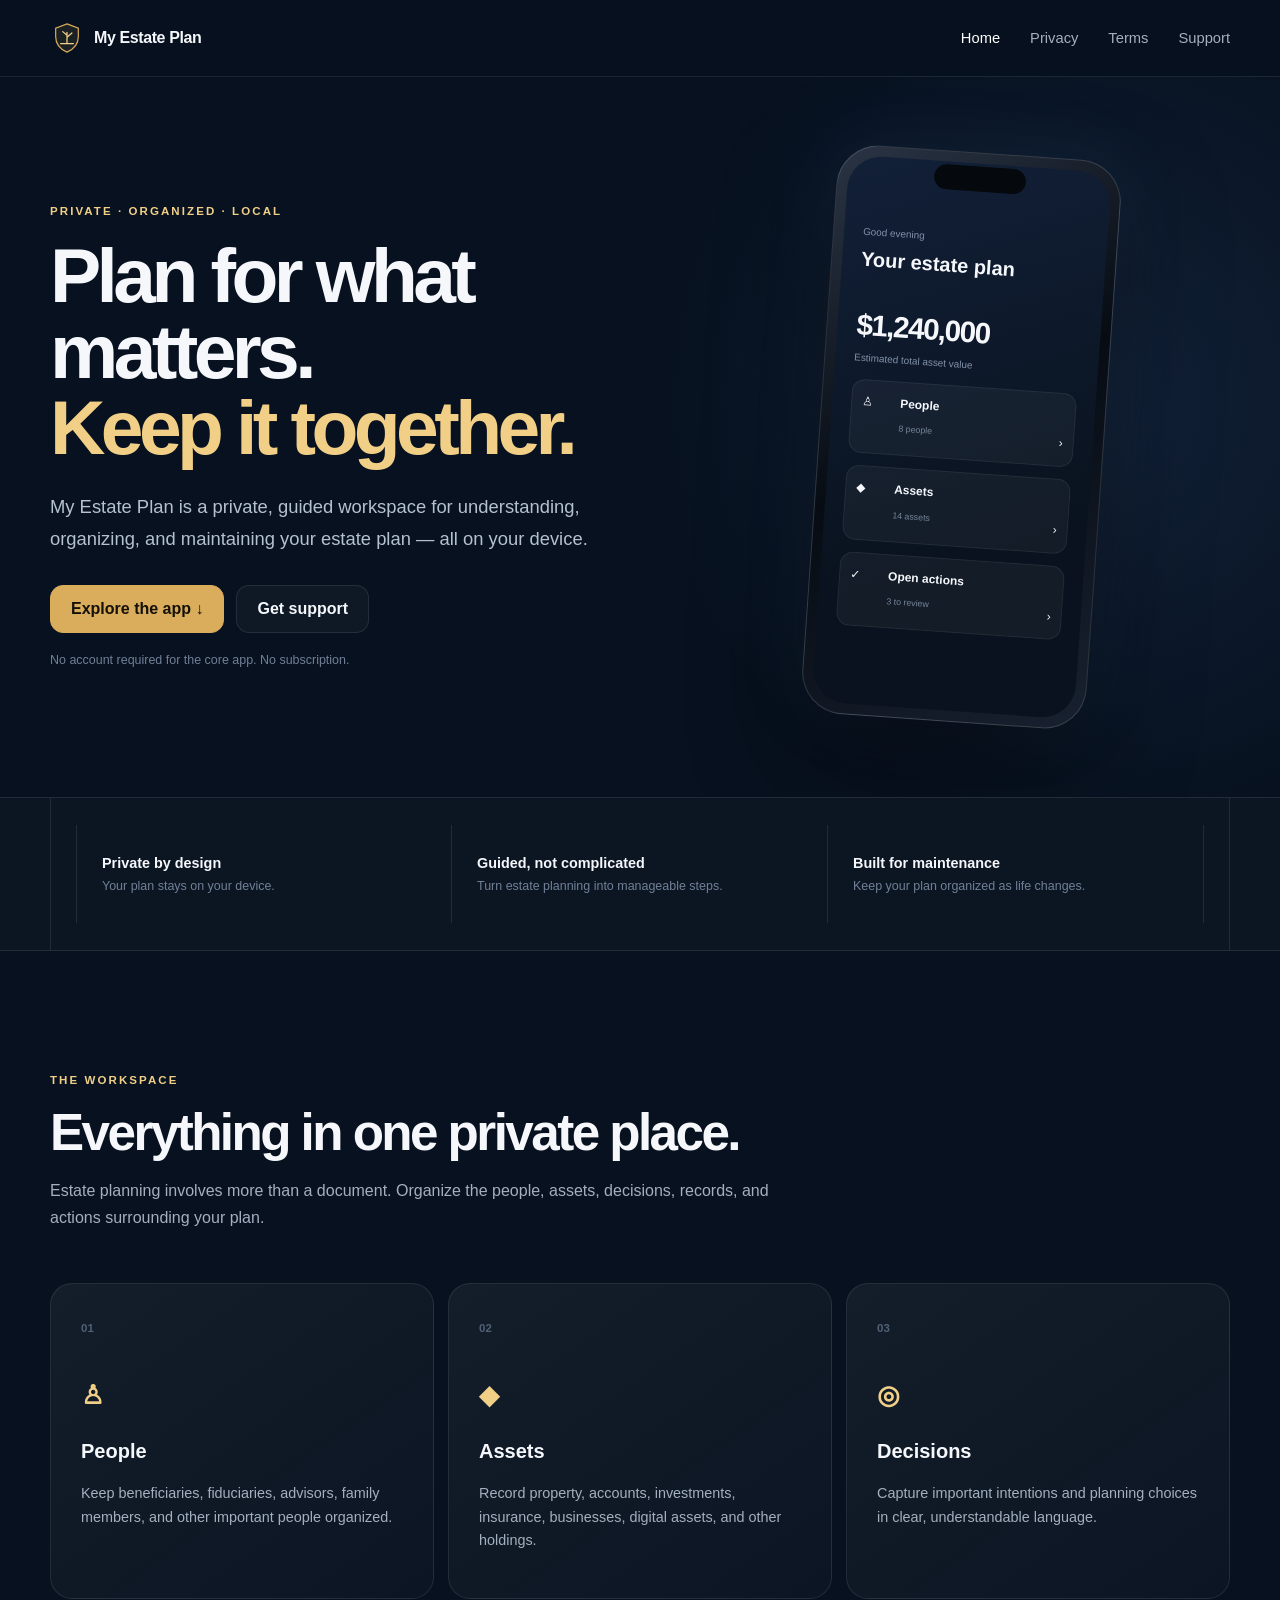
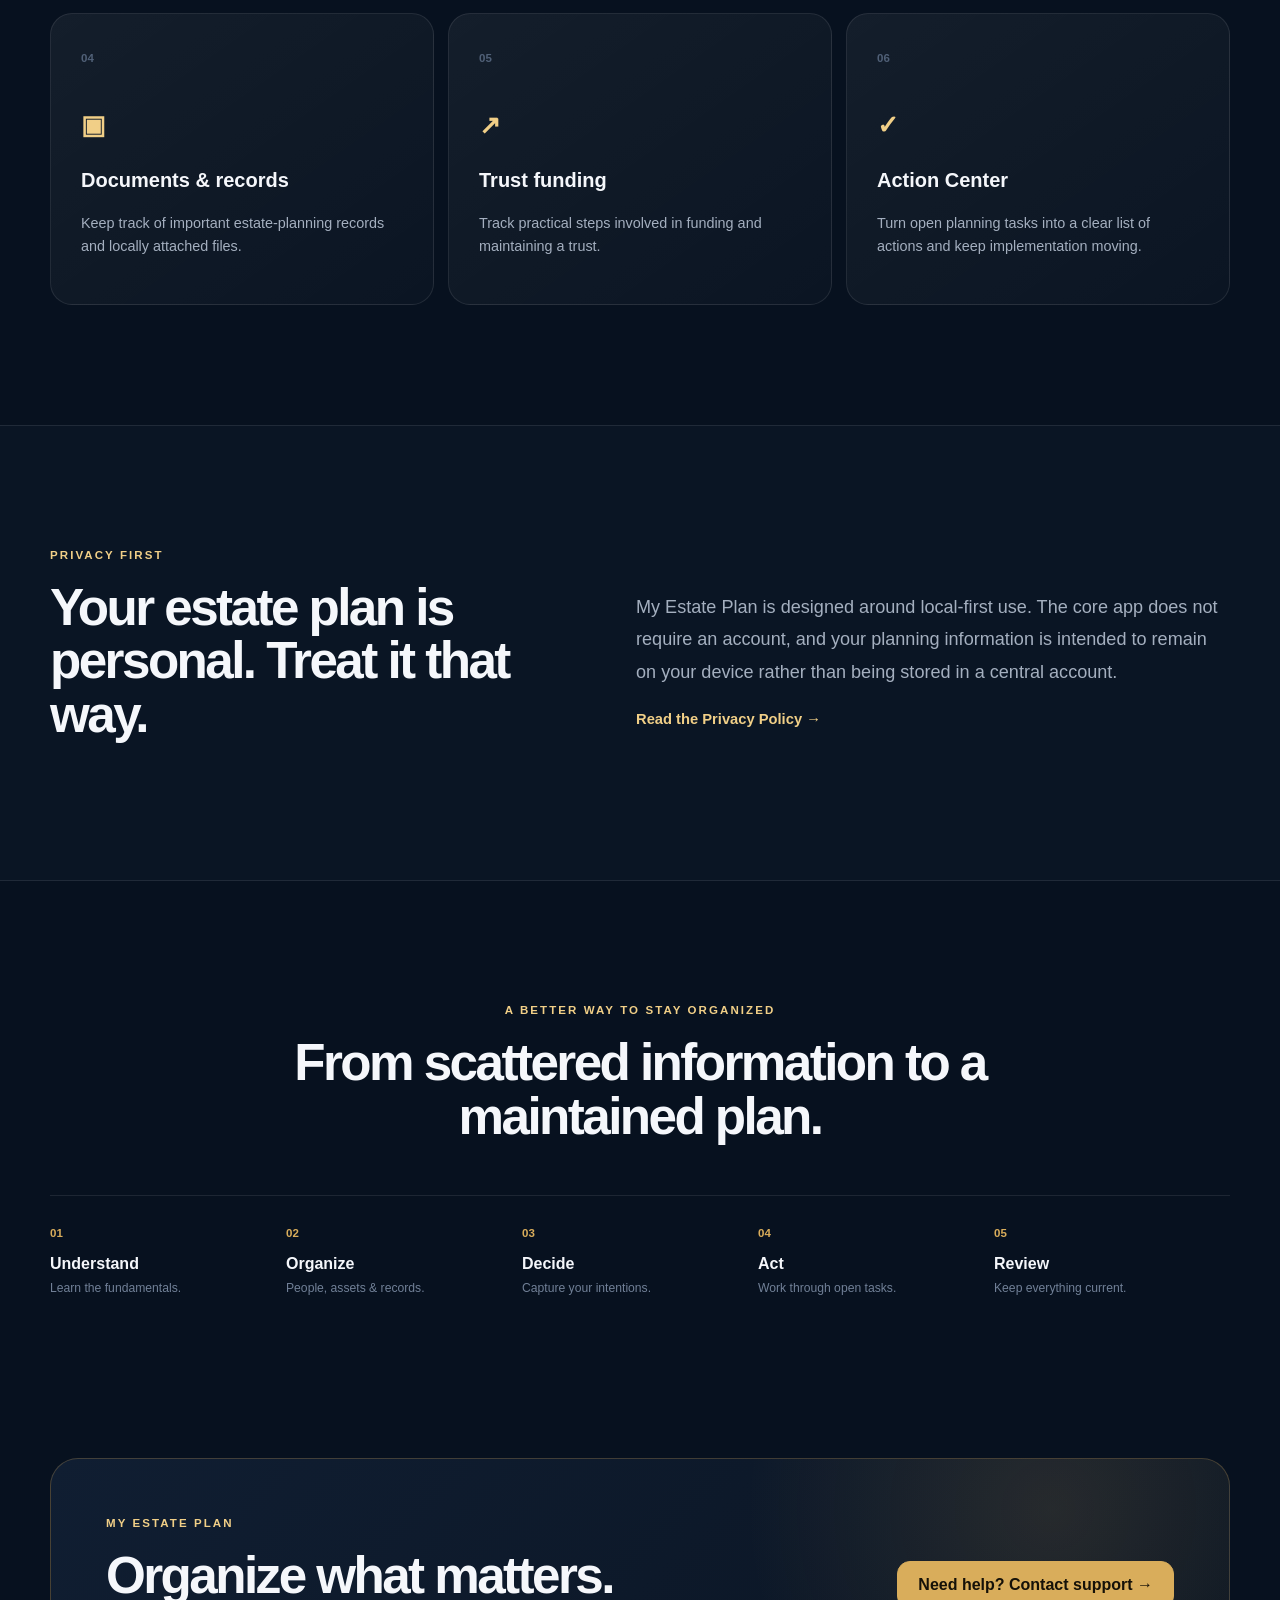
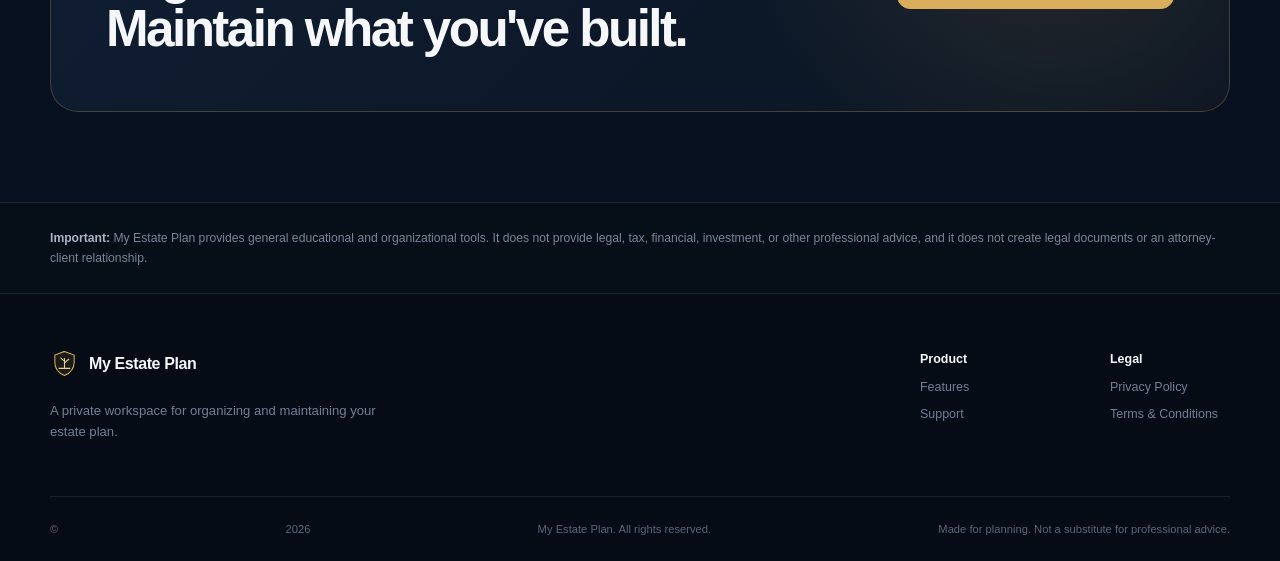
==== index.html @ 75a0f306 "Add files via upload" ====
<!doctype html><html lang="en"><head><meta charset="utf-8"><meta name="viewport" content="width=device-width,initial-scale=1"><meta name="description" content="My Estate Plan — a private, guided workspace for organizing and maintaining your estate plan."><meta name="theme-color" content="#07111f"><title>My Estate Plan — Organize What Matters</title><link rel="stylesheet" href="styles.css"></head><body>
<header><div class="nav"><a class="brand" href="index.html"><span class="logo"><svg viewBox="0 0 48 48"><path d="M24 4 40 10v12c0 10.5-6.5 18-16 22C14.5 40 8 32.5 8 22V10l16-6Z"/><path d="M24 31V16m0 4-6-5m6 8 7-6M15 32h18"/></svg></span>My Estate Plan</a><button class="menu">☰</button><nav><a class="active" href="index.html">Home</a><a href="privacy.html">Privacy</a><a href="terms.html">Terms</a><a href="support.html">Support</a></nav></div></header>
<main>
<section class="hero"><div class="container hero-grid"><div><div class="eyebrow">PRIVATE · ORGANIZED · LOCAL</div><h1>Plan for what matters.<br><em>Keep it together.</em></h1><p class="lead">My Estate Plan is a private, guided workspace for understanding, organizing, and maintaining your estate plan — all on your device.</p><div class="actions"><a class="btn gold" href="#features">Explore the app ↓</a><a class="btn" href="support.html">Get support</a></div><small>No account required for the core app. No subscription.</small></div><div class="hero-art"><div class="phone"><div class="notch"></div><div class="screen"><span>Good evening</span><h3>Your estate plan</h3><b>$1,240,000</b><small>Estimated total asset value</small><div class="mini">♙ <strong>People</strong><i>8 people</i> ›</div><div class="mini">◆ <strong>Assets</strong><i>14 assets</i> ›</div><div class="mini">✓ <strong>Open actions</strong><i>3 to review</i> ›</div></div></div></div></div></section>
<section class="trust"><div class="container"><div><b>Private by design</b><span>Your plan stays on your device.</span></div><div><b>Guided, not complicated</b><span>Turn estate planning into manageable steps.</span></div><div><b>Built for maintenance</b><span>Keep your plan organized as life changes.</span></div></div></section>
<section id="features" class="section"><div class="container"><div class="heading"><div class="eyebrow">THE WORKSPACE</div><h2>Everything in one private place.</h2><p>Estate planning involves more than a document. Organize the people, assets, decisions, records, and actions surrounding your plan.</p></div><div class="cards">
<article><label>01</label><strong>♙</strong><h3>People</h3><p>Keep beneficiaries, fiduciaries, advisors, family members, and other important people organized.</p></article><article><label>02</label><strong>◆</strong><h3>Assets</h3><p>Record property, accounts, investments, insurance, businesses, digital assets, and other holdings.</p></article><article><label>03</label><strong>◎</strong><h3>Decisions</h3><p>Capture important intentions and planning choices in clear, understandable language.</p></article><article><label>04</label><strong>▣</strong><h3>Documents & records</h3><p>Keep track of important estate-planning records and locally attached files.</p></article><article><label>05</label><strong>↗</strong><h3>Trust funding</h3><p>Track practical steps involved in funding and maintaining a trust.</p></article><article><label>06</label><strong>✓</strong><h3>Action Center</h3><p>Turn open planning tasks into a clear list of actions and keep implementation moving.</p></article></div></div></section>
<section class="dark section"><div class="container split"><div><div class="eyebrow">PRIVACY FIRST</div><h2>Your estate plan is personal. Treat it that way.</h2></div><div><p class="large">My Estate Plan is designed around local-first use. The core app does not require an account, and your planning information is intended to remain on your device rather than being stored in a central account.</p><a class="link" href="privacy.html">Read the Privacy Policy →</a></div></div></section>
<section class="section"><div class="container"><div class="heading center"><div class="eyebrow">A BETTER WAY TO STAY ORGANIZED</div><h2>From scattered information to a maintained plan.</h2></div><div class="journey"><div><b>01</b><strong>Understand</strong><span>Learn the fundamentals.</span></div><div><b>02</b><strong>Organize</strong><span>People, assets & records.</span></div><div><b>03</b><strong>Decide</strong><span>Capture your intentions.</span></div><div><b>04</b><strong>Act</strong><span>Work through open tasks.</span></div><div><b>05</b><strong>Review</strong><span>Keep everything current.</span></div></div></div></section>
<section class="cta"><div class="container"><div><div class="eyebrow">MY ESTATE PLAN</div><h2>Organize what matters.<br>Maintain what you've built.</h2></div><a class="btn gold" href="support.html">Need help? Contact support →</a></div></section>
<section class="disclaimer"><div class="container"><b>Important:</b> My Estate Plan provides general educational and organizational tools. It does not provide legal, tax, financial, investment, or other professional advice, and it does not create legal documents or an attorney-client relationship.</div></section></main>
<footer><div class="container foot"><div><a class="brand" href="index.html"><span class="logo small"><svg viewBox="0 0 48 48"><path d="M24 4 40 10v12c0 10.5-6.5 18-16 22C14.5 40 8 32.5 8 22V10l16-6Z"/><path d="M24 31V16m0 4-6-5m6 8 7-6M15 32h18"/></svg></span>My Estate Plan</a><p>A private workspace for organizing and maintaining your estate plan.</p></div><div class="footlinks"><div><b>Product</b><a href="#features">Features</a><a href="support.html">Support</a></div><div><b>Legal</b><a href="privacy.html">Privacy Policy</a><a href="terms.html">Terms & Conditions</a></div></div></div><div class="container bottom">© <span data-year></span> My Estate Plan. All rights reserved.<span>Made for planning. Not a substitute for professional advice.</span></div></footer><script src="script.js"></script></body></html>
---- styles.css ----
:root{--bg:#07111f;--bg2:#0b1728;--text:#f5f7fb;--muted:#a4afbf;--dim:#718097;--line:rgba(255,255,255,.09);--gold:#d9ad5b;--gold2:#f1cf87;--blue:#6ca8ff;--max:1180px}*{box-sizing:border-box}html{scroll-behavior:smooth}body{margin:0;background:var(--bg);color:var(--text);font-family:-apple-system,BlinkMacSystemFont,"SF Pro Display","SF Pro Text",Inter,"Segoe UI",sans-serif;line-height:1.65;-webkit-font-smoothing:antialiased}a{color:inherit;text-decoration:none}.container{width:min(calc(100% - 40px),var(--max));margin:auto}.narrow{max-width:850px}header{position:sticky;top:0;z-index:20;background:rgba(7,17,31,.86);backdrop-filter:blur(18px);border-bottom:1px solid var(--line)}.nav{width:min(calc(100% - 40px),var(--max));min-height:76px;margin:auto;display:flex;align-items:center;justify-content:space-between}.brand{display:inline-flex;align-items:center;gap:10px;font-weight:700;letter-spacing:-.025em}.logo{width:34px;height:34px;display:inline-grid;place-items:center}.logo.small{width:29px;height:29px}.logo svg{width:100%;height:100%}.logo path:first-child{fill:rgba(217,173,91,.1);stroke:var(--gold);stroke-width:1.7}.logo path:last-child{fill:none;stroke:var(--gold2);stroke-width:1.8;stroke-linecap:round;stroke-linejoin:round}.nav nav{display:flex;gap:30px}.nav nav a{color:var(--muted);font-size:.92rem}.nav nav a:hover,.nav nav .active{color:#fff}.menu{display:none;background:none;border:0;color:#fff;font-size:1.5rem}.hero{min-height:720px;display:flex;align-items:center;overflow:hidden;background:radial-gradient(circle at 85% 45%,rgba(72,116,184,.17),transparent 38%)}.hero-grid{display:grid;grid-template-columns:1.05fr .95fr;gap:50px;align-items:center}.eyebrow{color:var(--gold2);font-size:.72rem;font-weight:800;letter-spacing:.18em;margin-bottom:16px}.hero h1{font-size:clamp(3.2rem,6vw,5.6rem);line-height:.99;letter-spacing:-.06em;margin:0 0 26px}.hero h1 em{font-style:normal;color:var(--gold2)}.lead{max-width:650px;color:#b6c1d0;font-size:1.15rem;line-height:1.75}.actions{display:flex;gap:12px;flex-wrap:wrap;margin:30px 0 13px}.btn{min-height:48px;padding:0 20px;border:1px solid var(--line);border-radius:13px;display:inline-flex;align-items:center;justify-content:center;font-weight:700;background:rgba(255,255,255,.035)}.btn.gold{background:var(--gold);color:#151108;border-color:var(--gold)}.btn.gold:hover{background:var(--gold2)}small{color:var(--dim);font-size:.78rem}.hero-art{min-height:570px;display:grid;place-items:center}.phone{width:285px;height:570px;padding:10px;border-radius:42px;background:linear-gradient(145deg,#2a3444,#070c13 48%,#182130);box-shadow:0 40px 100px rgba(0,0,0,.55),0 0 70px rgba(93,146,224,.12);border:1px solid rgba(255,255,255,.14);transform:rotate(4deg)}.notch{position:absolute;width:92px;height:25px;left:50%;margin-left:-46px;margin-top:3px;background:#05080c;border-radius:18px}.screen{height:100%;border-radius:34px;padding:68px 19px 20px;background:linear-gradient(160deg,#122038,#09121e 70%)}.screen>span,.screen>small{display:block;color:#8292aa;font-size:.62rem}.screen h3{font-size:1.25rem;margin:3px 0 25px}.screen>b{display:block;font-size:1.85rem;letter-spacing:-.05em}.mini{display:grid;grid-template-columns:29px 1fr auto;align-items:center;gap:9px;margin-top:12px;padding:12px 10px;background:rgba(255,255,255,.045);border:1px solid rgba(255,255,255,.065);border-radius:13px;font-size:.75rem}.mini i{grid-column:2;color:#76859a;font-style:normal;font-size:.55rem;margin-top:-8px}.mini::first-letter{color:var(--gold2)}.trust{border-top:1px solid var(--line);border-bottom:1px solid var(--line);background:rgba(255,255,255,.018)}.trust>.container{display:grid;grid-template-columns:repeat(3,1fr)}.trust div{padding:27px 25px;border-right:1px solid var(--line)}.trust div:first-child{border-left:1px solid var(--line)}.trust b,.trust span{display:block}.trust b{font-size:.9rem}.trust span{color:var(--dim);font-size:.78rem}.section{padding:120px 0}.heading{max-width:760px;margin-bottom:52px}.heading.center{text-align:center;margin-left:auto;margin-right:auto}.heading h2,.split h2,.cta h2{font-size:clamp(2.25rem,4vw,3.7rem);line-height:1.05;letter-spacing:-.05em;margin:0 0 18px}.heading p,.large{color:var(--muted)}.cards{display:grid;grid-template-columns:repeat(3,1fr);gap:14px}.cards article,.support-card{min-height:280px;padding:30px;border:1px solid var(--line);border-radius:22px;background:linear-gradient(145deg,rgba(255,255,255,.055),rgba(255,255,255,.018))}.cards label{color:#506077;font-size:.72rem;font-weight:700}.cards strong,.feature-symbol{display:block;color:var(--gold2);font-size:1.6rem;margin:34px 0 18px}.cards h3{font-size:1.25rem;margin:0 0 9px}.cards p,.support-card p{color:var(--muted);font-size:.9rem}.dark{background:#0a1524;border-top:1px solid var(--line);border-bottom:1px solid var(--line)}.split{display:grid;grid-template-columns:.9fr 1.1fr;gap:100px;align-items:center}.large{font-size:1.13rem;line-height:1.8}.link{color:var(--gold2);font-weight:700;font-size:.92rem}.journey{display:grid;grid-template-columns:repeat(5,1fr);border-top:1px solid var(--line)}.journey div{padding:28px 20px 10px 0}.journey b,.journey strong,.journey span{display:block}.journey b{color:var(--gold);font-size:.72rem}.journey strong{margin-top:8px}.journey span{color:var(--dim);font-size:.76rem}.cta{padding:30px 0 90px}.cta>.container{padding:55px;border:1px solid rgba(217,173,91,.25);border-radius:28px;background:radial-gradient(circle at 85% 20%,rgba(217,173,91,.13),transparent 30%),linear-gradient(135deg,#101e32,#0a1422);display:flex;align-items:center;justify-content:space-between;gap:30px}.cta h2{margin:0}.disclaimer{border-top:1px solid var(--line);background:#060e18;color:#78869a;font-size:.76rem;padding:25px 0}.disclaimer b{color:#aab5c5}footer{border-top:1px solid var(--line);background:#050c15}.foot{padding:55px 0 40px;display:flex;justify-content:space-between;gap:50px}.foot p{color:var(--dim);font-size:.82rem;max-width:360px}.footlinks{display:flex;gap:70px}.footlinks div{display:flex;flex-direction:column;gap:7px;min-width:120px}.footlinks b{font-size:.78rem}.footlinks a{color:var(--dim);font-size:.78rem}.bottom{min-height:65px;border-top:1px solid var(--line);display:flex;align-items:center;justify-content:space-between;color:#59677b;font-size:.7rem}.legal{padding:100px 0 120px}.legal-head{padding-bottom:55px;border-bottom:1px solid var(--line)}.legal-head h1,.support-hero h1{font-size:clamp(3rem,6vw,4.8rem);line-height:1;letter-spacing:-.055em;margin:0 0 15px}.legal-head p{color:var(--dim);font-size:.82rem}.legal article{padding-top:48px}.legal h2{font-size:1.25rem;margin:42px 0 12px}.legal article p,.legal li{color:#aab5c5;font-size:.94rem}.legal ul{padding-left:22px}.legal article a{color:var(--gold2)}.callout{margin-top:45px;padding:20px 22px;border-left:2px solid var(--gold);background:rgba(217,173,91,.055);color:#aab5c5;font-size:.84rem}.support-hero{padding:105px 0 80px;background:radial-gradient(circle at 50% 0,rgba(82,126,193,.13),transparent 48%)}.support-hero p{color:var(--muted);font-size:1.1rem;max-width:680px}.support-grid{display:grid;grid-template-columns:1fr 1fr;gap:15px}.support-card{min-height:auto}.support-card.wide{grid-column:1/-1}.support-card h2{font-size:1.7rem}.support-card ul{padding-left:20px;color:var(--muted)}.support-card li{padding:6px 0}code{color:var(--gold2)}
@media(max-width:900px){.hero{padding:90px 0}.hero-grid,.split{grid-template-columns:1fr}.hero-art{margin-top:-20px}.cards{grid-template-columns:repeat(2,1fr)}.journey{grid-template-columns:1fr}.journey div{padding:18px 0;border-bottom:1px solid var(--line)}}@media(max-width:700px){.container,.nav{width:min(calc(100% - 28px),var(--max))}.nav{min-height:68px}.menu{display:block}.nav nav{display:none;position:absolute;left:14px;right:14px;top:64px;padding:10px;flex-direction:column;gap:0;background:#0b1728;border:1px solid var(--line);border-radius:16px}.nav nav.open{display:flex}.nav nav a{padding:12px}.hero{padding:70px 0 30px}.hero h1{font-size:3.1rem}.hero-art{transform:scale(.86);margin:-30px 0 -60px}.trust>.container,.cards,.support-grid{grid-template-columns:1fr}.trust div,.trust div:first-child{border-left:0;border-right:0;border-bottom:1px solid var(--line)}.section{padding:80px 0}.cta>.container{padding:32px 24px;display:block}.cta .btn{margin-top:20px}.foot{flex-direction:column}.footlinks{gap:40px}.bottom{padding:20px 0;flex-direction:column;align-items:flex-start}.legal{padding:70px 0 90px}.support-card.wide{grid-column:auto}}
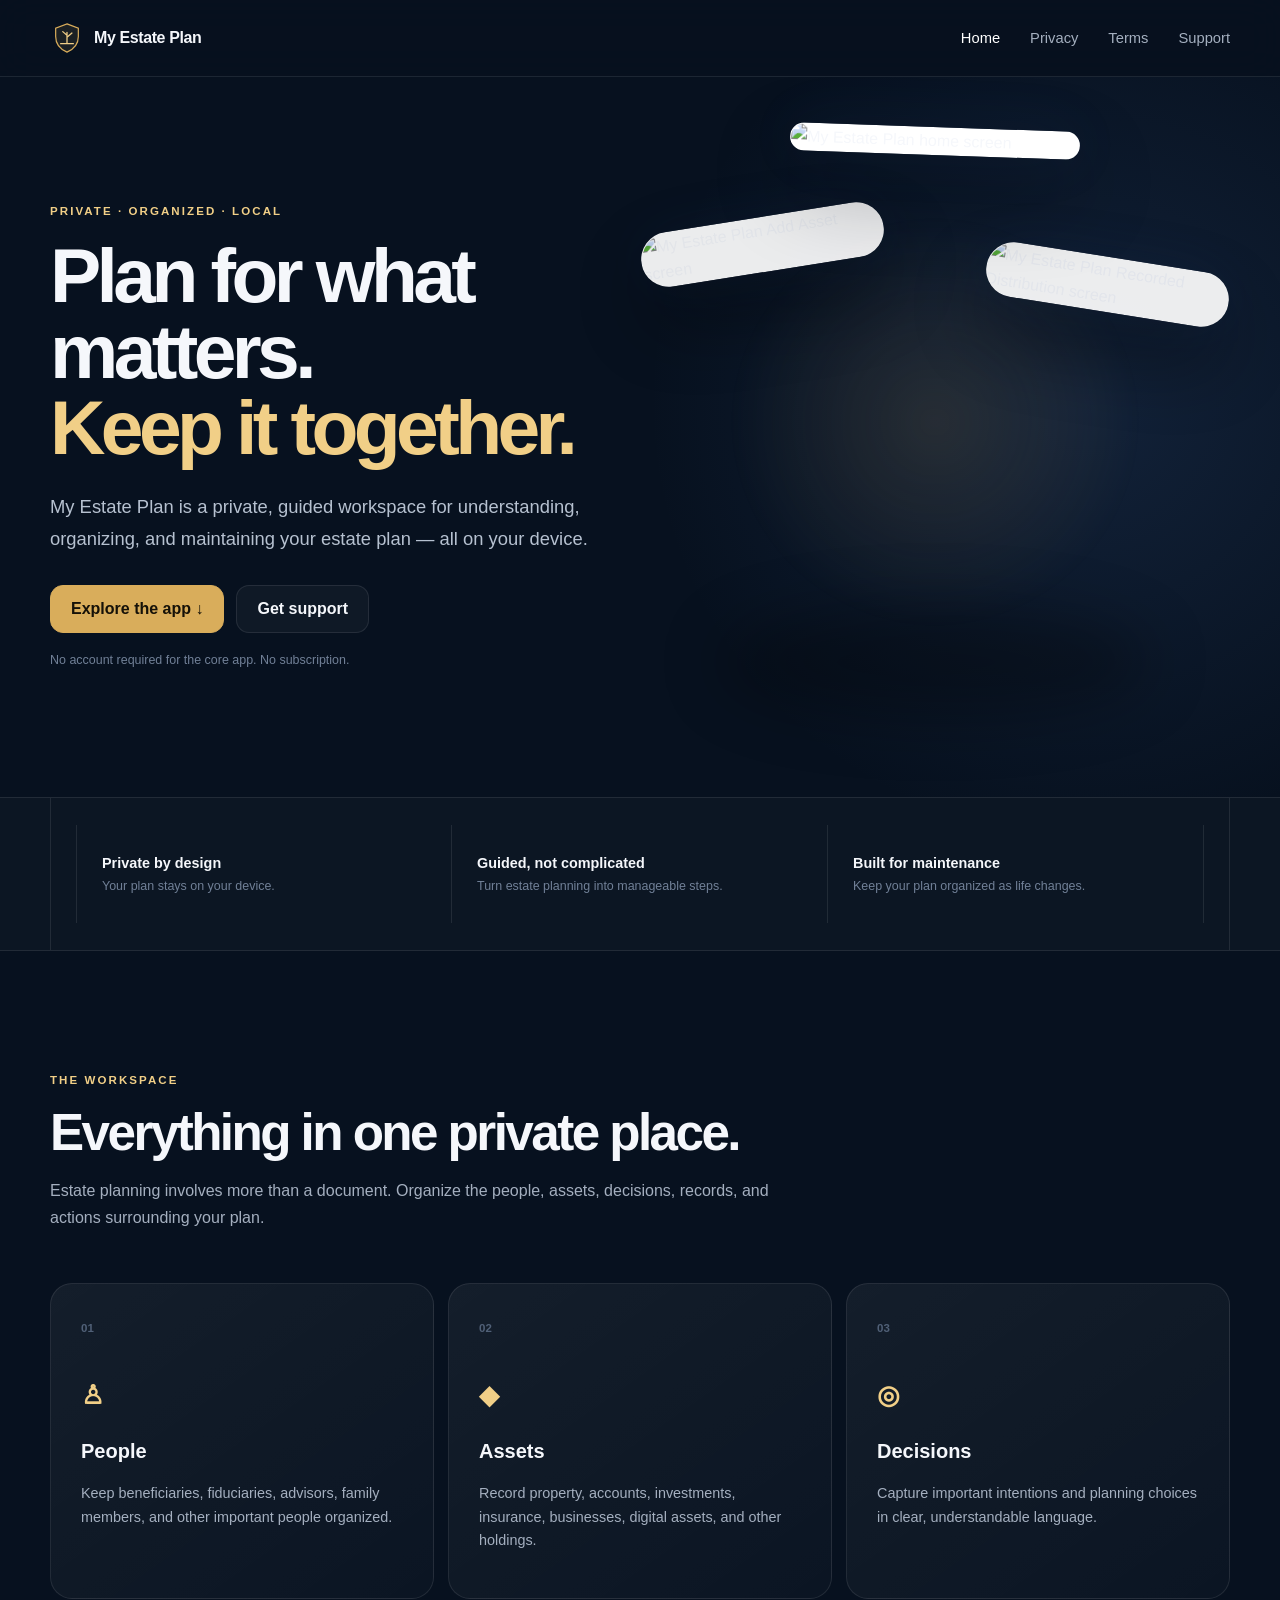
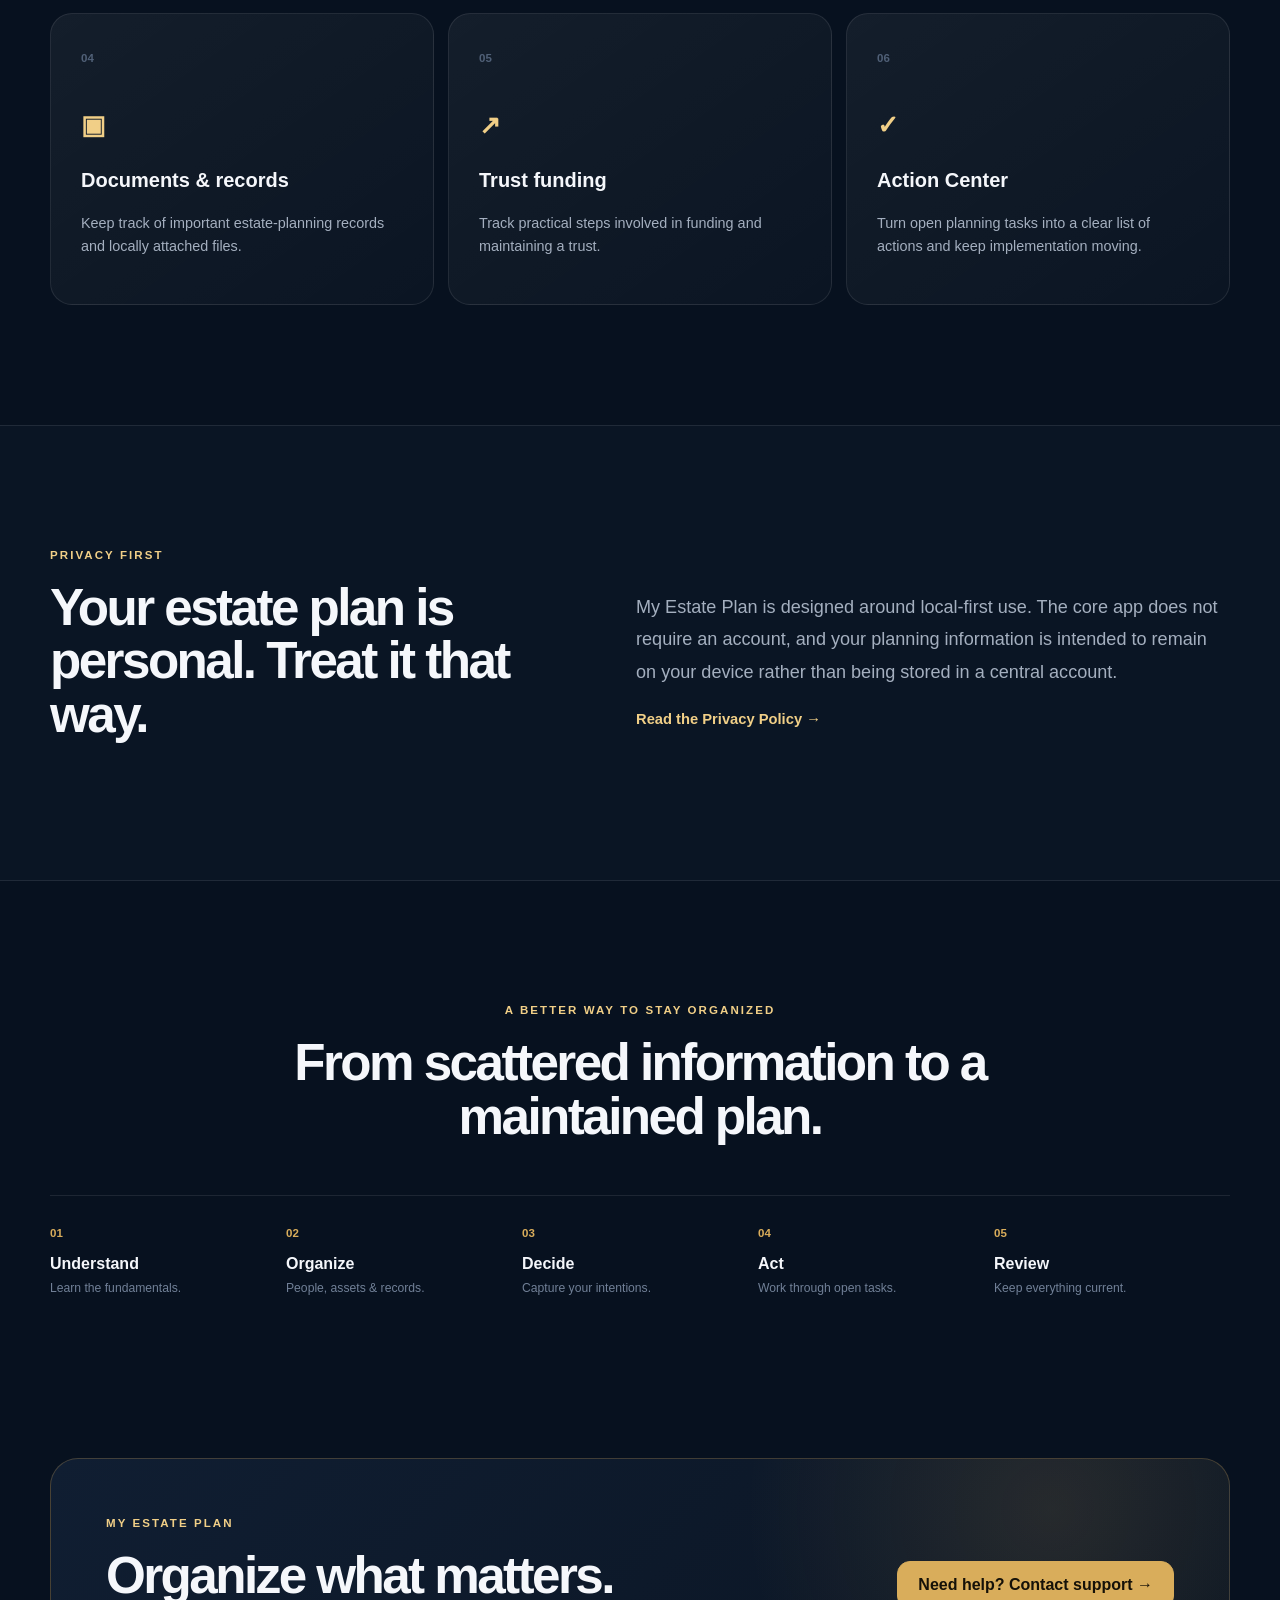
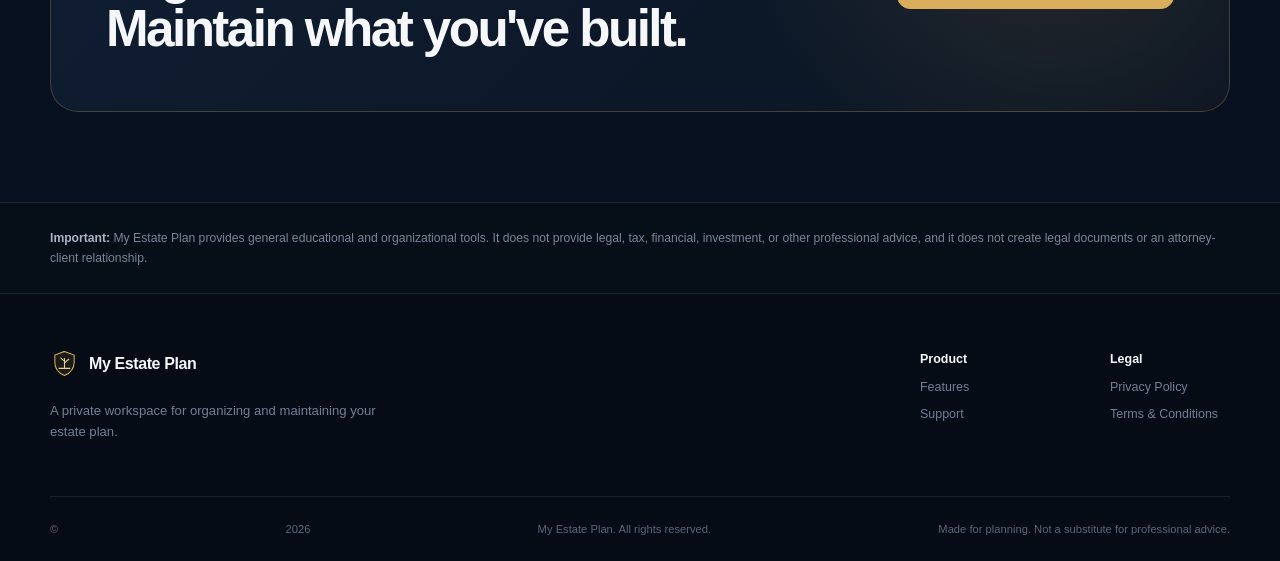
==== commit fce31a88: "Add files via upload" ====
--- a/index.html
+++ b/index.html
@@ -1,7 +1,13 @@
 <!doctype html><html lang="en"><head><meta charset="utf-8"><meta name="viewport" content="width=device-width,initial-scale=1"><meta name="description" content="My Estate Plan — a private, guided workspace for organizing and maintaining your estate plan."><meta name="theme-color" content="#07111f"><title>My Estate Plan — Organize What Matters</title><link rel="stylesheet" href="styles.css"></head><body>
 <header><div class="nav"><a class="brand" href="index.html"><span class="logo"><svg viewBox="0 0 48 48"><path d="M24 4 40 10v12c0 10.5-6.5 18-16 22C14.5 40 8 32.5 8 22V10l16-6Z"/><path d="M24 31V16m0 4-6-5m6 8 7-6M15 32h18"/></svg></span>My Estate Plan</a><button class="menu">☰</button><nav><a class="active" href="index.html">Home</a><a href="privacy.html">Privacy</a><a href="terms.html">Terms</a><a href="support.html">Support</a></nav></div></header>
 <main>
-<section class="hero"><div class="container hero-grid"><div><div class="eyebrow">PRIVATE · ORGANIZED · LOCAL</div><h1>Plan for what matters.<br><em>Keep it together.</em></h1><p class="lead">My Estate Plan is a private, guided workspace for understanding, organizing, and maintaining your estate plan — all on your device.</p><div class="actions"><a class="btn gold" href="#features">Explore the app ↓</a><a class="btn" href="support.html">Get support</a></div><small>No account required for the core app. No subscription.</small></div><div class="hero-art"><div class="phone"><div class="notch"></div><div class="screen"><span>Good evening</span><h3>Your estate plan</h3><b>$1,240,000</b><small>Estimated total asset value</small><div class="mini">♙ <strong>People</strong><i>8 people</i> ›</div><div class="mini">◆ <strong>Assets</strong><i>14 assets</i> ›</div><div class="mini">✓ <strong>Open actions</strong><i>3 to review</i> ›</div></div></div></div></div></section>
+<section class="hero"><div class="container hero-grid"><div><div class="eyebrow">PRIVATE · ORGANIZED · LOCAL</div><h1>Plan for what matters.<br><em>Keep it together.</em></h1><p class="lead">My Estate Plan is a private, guided workspace for understanding, organizing, and maintaining your estate plan — all on your device.</p><div class="actions"><a class="btn gold" href="#features">Explore the app ↓</a><a class="btn" href="support.html">Get support</a></div><small>No account required for the core app. No subscription.</small></div><div class="hero-art">
+<div class="app-showcase" aria-label="Screenshots of My Estate Plan">
+<div class="showcase-shot back-left"><img src="assets/add-asset.png" alt="My Estate Plan Add Asset screen"></div>
+<div class="showcase-shot main-shot"><img src="assets/home.png" alt="My Estate Plan home screen"></div>
+<div class="showcase-shot back-right"><img src="assets/distribution.png" alt="My Estate Plan Recorded Distribution screen"></div>
+</div>
+</div></div></section>
 <section class="trust"><div class="container"><div><b>Private by design</b><span>Your plan stays on your device.</span></div><div><b>Guided, not complicated</b><span>Turn estate planning into manageable steps.</span></div><div><b>Built for maintenance</b><span>Keep your plan organized as life changes.</span></div></div></section>
 <section id="features" class="section"><div class="container"><div class="heading"><div class="eyebrow">THE WORKSPACE</div><h2>Everything in one private place.</h2><p>Estate planning involves more than a document. Organize the people, assets, decisions, records, and actions surrounding your plan.</p></div><div class="cards">
 <article><label>01</label><strong>♙</strong><h3>People</h3><p>Keep beneficiaries, fiduciaries, advisors, family members, and other important people organized.</p></article><article><label>02</label><strong>◆</strong><h3>Assets</h3><p>Record property, accounts, investments, insurance, businesses, digital assets, and other holdings.</p></article><article><label>03</label><strong>◎</strong><h3>Decisions</h3><p>Capture important intentions and planning choices in clear, understandable language.</p></article><article><label>04</label><strong>▣</strong><h3>Documents & records</h3><p>Keep track of important estate-planning records and locally attached files.</p></article><article><label>05</label><strong>↗</strong><h3>Trust funding</h3><p>Track practical steps involved in funding and maintaining a trust.</p></article><article><label>06</label><strong>✓</strong><h3>Action Center</h3><p>Turn open planning tasks into a clear list of actions and keep implementation moving.</p></article></div></div></section>
--- a/styles.css
+++ b/styles.css
@@ -1,2 +1,4 @@
-:root{--bg:#07111f;--bg2:#0b1728;--text:#f5f7fb;--muted:#a4afbf;--dim:#718097;--line:rgba(255,255,255,.09);--gold:#d9ad5b;--gold2:#f1cf87;--blue:#6ca8ff;--max:1180px}*{box-sizing:border-box}html{scroll-behavior:smooth}body{margin:0;background:var(--bg);color:var(--text);font-family:-apple-system,BlinkMacSystemFont,"SF Pro Display","SF Pro Text",Inter,"Segoe UI",sans-serif;line-height:1.65;-webkit-font-smoothing:antialiased}a{color:inherit;text-decoration:none}.container{width:min(calc(100% - 40px),var(--max));margin:auto}.narrow{max-width:850px}header{position:sticky;top:0;z-index:20;background:rgba(7,17,31,.86);backdrop-filter:blur(18px);border-bottom:1px solid var(--line)}.nav{width:min(calc(100% - 40px),var(--max));min-height:76px;margin:auto;display:flex;align-items:center;justify-content:space-between}.brand{display:inline-flex;align-items:center;gap:10px;font-weight:700;letter-spacing:-.025em}.logo{width:34px;height:34px;display:inline-grid;place-items:center}.logo.small{width:29px;height:29px}.logo svg{width:100%;height:100%}.logo path:first-child{fill:rgba(217,173,91,.1);stroke:var(--gold);stroke-width:1.7}.logo path:last-child{fill:none;stroke:var(--gold2);stroke-width:1.8;stroke-linecap:round;stroke-linejoin:round}.nav nav{display:flex;gap:30px}.nav nav a{color:var(--muted);font-size:.92rem}.nav nav a:hover,.nav nav .active{color:#fff}.menu{display:none;background:none;border:0;color:#fff;font-size:1.5rem}.hero{min-height:720px;display:flex;align-items:center;overflow:hidden;background:radial-gradient(circle at 85% 45%,rgba(72,116,184,.17),transparent 38%)}.hero-grid{display:grid;grid-template-columns:1.05fr .95fr;gap:50px;align-items:center}.eyebrow{color:var(--gold2);font-size:.72rem;font-weight:800;letter-spacing:.18em;margin-bottom:16px}.hero h1{font-size:clamp(3.2rem,6vw,5.6rem);line-height:.99;letter-spacing:-.06em;margin:0 0 26px}.hero h1 em{font-style:normal;color:var(--gold2)}.lead{max-width:650px;color:#b6c1d0;font-size:1.15rem;line-height:1.75}.actions{display:flex;gap:12px;flex-wrap:wrap;margin:30px 0 13px}.btn{min-height:48px;padding:0 20px;border:1px solid var(--line);border-radius:13px;display:inline-flex;align-items:center;justify-content:center;font-weight:700;background:rgba(255,255,255,.035)}.btn.gold{background:var(--gold);color:#151108;border-color:var(--gold)}.btn.gold:hover{background:var(--gold2)}small{color:var(--dim);font-size:.78rem}.hero-art{min-height:570px;display:grid;place-items:center}.phone{width:285px;height:570px;padding:10px;border-radius:42px;background:linear-gradient(145deg,#2a3444,#070c13 48%,#182130);box-shadow:0 40px 100px rgba(0,0,0,.55),0 0 70px rgba(93,146,224,.12);border:1px solid rgba(255,255,255,.14);transform:rotate(4deg)}.notch{position:absolute;width:92px;height:25px;left:50%;margin-left:-46px;margin-top:3px;background:#05080c;border-radius:18px}.screen{height:100%;border-radius:34px;padding:68px 19px 20px;background:linear-gradient(160deg,#122038,#09121e 70%)}.screen>span,.screen>small{display:block;color:#8292aa;font-size:.62rem}.screen h3{font-size:1.25rem;margin:3px 0 25px}.screen>b{display:block;font-size:1.85rem;letter-spacing:-.05em}.mini{display:grid;grid-template-columns:29px 1fr auto;align-items:center;gap:9px;margin-top:12px;padding:12px 10px;background:rgba(255,255,255,.045);border:1px solid rgba(255,255,255,.065);border-radius:13px;font-size:.75rem}.mini i{grid-column:2;color:#76859a;font-style:normal;font-size:.55rem;margin-top:-8px}.mini::first-letter{color:var(--gold2)}.trust{border-top:1px solid var(--line);border-bottom:1px solid var(--line);background:rgba(255,255,255,.018)}.trust>.container{display:grid;grid-template-columns:repeat(3,1fr)}.trust div{padding:27px 25px;border-right:1px solid var(--line)}.trust div:first-child{border-left:1px solid var(--line)}.trust b,.trust span{display:block}.trust b{font-size:.9rem}.trust span{color:var(--dim);font-size:.78rem}.section{padding:120px 0}.heading{max-width:760px;margin-bottom:52px}.heading.center{text-align:center;margin-left:auto;margin-right:auto}.heading h2,.split h2,.cta h2{font-size:clamp(2.25rem,4vw,3.7rem);line-height:1.05;letter-spacing:-.05em;margin:0 0 18px}.heading p,.large{color:var(--muted)}.cards{display:grid;grid-template-columns:repeat(3,1fr);gap:14px}.cards article,.support-card{min-height:280px;padding:30px;border:1px solid var(--line);border-radius:22px;background:linear-gradient(145deg,rgba(255,255,255,.055),rgba(255,255,255,.018))}.cards label{color:#506077;font-size:.72rem;font-weight:700}.cards strong,.feature-symbol{display:block;color:var(--gold2);font-size:1.6rem;margin:34px 0 18px}.cards h3{font-size:1.25rem;margin:0 0 9px}.cards p,.support-card p{color:var(--muted);font-size:.9rem}.dark{background:#0a1524;border-top:1px solid var(--line);border-bottom:1px solid var(--line)}.split{display:grid;grid-template-columns:.9fr 1.1fr;gap:100px;align-items:center}.large{font-size:1.13rem;line-height:1.8}.link{color:var(--gold2);font-weight:700;font-size:.92rem}.journey{display:grid;grid-template-columns:repeat(5,1fr);border-top:1px solid var(--line)}.journey div{padding:28px 20px 10px 0}.journey b,.journey strong,.journey span{display:block}.journey b{color:var(--gold);font-size:.72rem}.journey strong{margin-top:8px}.journey span{color:var(--dim);font-size:.76rem}.cta{padding:30px 0 90px}.cta>.container{padding:55px;border:1px solid rgba(217,173,91,.25);border-radius:28px;background:radial-gradient(circle at 85% 20%,rgba(217,173,91,.13),transparent 30%),linear-gradient(135deg,#101e32,#0a1422);display:flex;align-items:center;justify-content:space-between;gap:30px}.cta h2{margin:0}.disclaimer{border-top:1px solid var(--line);background:#060e18;color:#78869a;font-size:.76rem;padding:25px 0}.disclaimer b{color:#aab5c5}footer{border-top:1px solid var(--line);background:#050c15}.foot{padding:55px 0 40px;display:flex;justify-content:space-between;gap:50px}.foot p{color:var(--dim);font-size:.82rem;max-width:360px}.footlinks{display:flex;gap:70px}.footlinks div{display:flex;flex-direction:column;gap:7px;min-width:120px}.footlinks b{font-size:.78rem}.footlinks a{color:var(--dim);font-size:.78rem}.bottom{min-height:65px;border-top:1px solid var(--line);display:flex;align-items:center;justify-content:space-between;color:#59677b;font-size:.7rem}.legal{padding:100px 0 120px}.legal-head{padding-bottom:55px;border-bottom:1px solid var(--line)}.legal-head h1,.support-hero h1{font-size:clamp(3rem,6vw,4.8rem);line-height:1;letter-spacing:-.055em;margin:0 0 15px}.legal-head p{color:var(--dim);font-size:.82rem}.legal article{padding-top:48px}.legal h2{font-size:1.25rem;margin:42px 0 12px}.legal article p,.legal li{color:#aab5c5;font-size:.94rem}.legal ul{padding-left:22px}.legal article a{color:var(--gold2)}.callout{margin-top:45px;padding:20px 22px;border-left:2px solid var(--gold);background:rgba(217,173,91,.055);color:#aab5c5;font-size:.84rem}.support-hero{padding:105px 0 80px;background:radial-gradient(circle at 50% 0,rgba(82,126,193,.13),transparent 48%)}.support-hero p{color:var(--muted);font-size:1.1rem;max-width:680px}.support-grid{display:grid;grid-template-columns:1fr 1fr;gap:15px}.support-card{min-height:auto}.support-card.wide{grid-column:1/-1}.support-card h2{font-size:1.7rem}.support-card ul{padding-left:20px;color:var(--muted)}.support-card li{padding:6px 0}code{color:var(--gold2)}
+:root{--bg:#07111f;--bg2:#0b1728;--text:#f5f7fb;--muted:#a4afbf;--dim:#718097;--line:rgba(255,255,255,.09);--gold:#d9ad5b;--gold2:#f1cf87;--blue:#6ca8ff;--max:1180px}*{box-sizing:border-box}html{scroll-behavior:smooth}body{margin:0;background:var(--bg);color:var(--text);font-family:-apple-system,BlinkMacSystemFont,"SF Pro Display","SF Pro Text",Inter,"Segoe UI",sans-serif;line-height:1.65;-webkit-font-smoothing:antialiased}a{color:inherit;text-decoration:none}.container{width:min(calc(100% - 40px),var(--max));margin:auto}.narrow{max-width:850px}header{position:sticky;top:0;z-index:20;background:rgba(7,17,31,.86);backdrop-filter:blur(18px);border-bottom:1px solid var(--line)}.nav{width:min(calc(100% - 40px),var(--max));min-height:76px;margin:auto;display:flex;align-items:center;justify-content:space-between}.brand{display:inline-flex;align-items:center;gap:10px;font-weight:700;letter-spacing:-.025em}.logo{width:34px;height:34px;display:inline-grid;place-items:center}.logo.small{width:29px;height:29px}.logo svg{width:100%;height:100%}.logo path:first-child{fill:rgba(217,173,91,.1);stroke:var(--gold);stroke-width:1.7}.logo path:last-child{fill:none;stroke:var(--gold2);stroke-width:1.8;stroke-linecap:round;stroke-linejoin:round}.nav nav{display:flex;gap:30px}.nav nav a{color:var(--muted);font-size:.92rem}.nav nav a:hover,.nav nav .active{color:#fff}.menu{display:none;background:none;border:0;color:#fff;font-size:1.5rem}.hero{min-height:720px;display:flex;align-items:center;overflow:hidden;background:radial-gradient(circle at 85% 45%,rgba(72,116,184,.17),transparent 38%)}.hero-grid{display:grid;grid-template-columns:1.05fr .95fr;gap:50px;align-items:center}.eyebrow{color:var(--gold2);font-size:.72rem;font-weight:800;letter-spacing:.18em;margin-bottom:16px}.hero h1{font-size:clamp(3.2rem,6vw,5.6rem);line-height:.99;letter-spacing:-.06em;margin:0 0 26px}.hero h1 em{font-style:normal;color:var(--gold2)}.lead{max-width:650px;color:#b6c1d0;font-size:1.15rem;line-height:1.75}.actions{display:flex;gap:12px;flex-wrap:wrap;margin:30px 0 13px}.btn{min-height:48px;padding:0 20px;border:1px solid var(--line);border-radius:13px;display:inline-flex;align-items:center;justify-content:center;font-weight:700;background:rgba(255,255,255,.035)}.btn.gold{background:var(--gold);color:#151108;border-color:var(--gold)}.btn.gold:hover{background:var(--gold2)}small{color:var(--dim);font-size:.78rem}.hero-art{min-height:570px;display:grid;place-items:center}.app-showcase{position:relative;width:590px;height:650px;margin:0 auto;perspective:1200px}.showcase-shot{position:absolute;overflow:hidden;border-radius:30px;background:#fff;border:1px solid rgba(255,255,255,.18);box-shadow:0 35px 80px rgba(0,0,0,.48),0 0 60px rgba(93,146,224,.08)}.showcase-shot img{display:block;width:100%;height:auto}.main-shot{z-index:4;width:290px;left:150px;top:15px;transform:rotate(2deg)}.back-left{z-index:2;width:245px;left:0;top:105px;transform:rotate(-9deg);opacity:.92}.back-right{z-index:3;width:245px;right:0;top:145px;transform:rotate(9deg);opacity:.92}.app-showcase:before{content:"";position:absolute;width:430px;height:430px;left:80px;top:95px;border-radius:50%;background:radial-gradient(circle,rgba(217,173,91,.12),transparent 68%);filter:blur(4px)}.app-showcase:after{content:"";position:absolute;width:430px;height:110px;left:80px;bottom:45px;border-radius:50%;background:rgba(0,0,0,.28);filter:blur(30px)}.trust{border-top:1px solid var(--line);border-bottom:1px solid var(--line);background:rgba(255,255,255,.018)}.trust>.container{display:grid;grid-template-columns:repeat(3,1fr)}.trust div{padding:27px 25px;border-right:1px solid var(--line)}.trust div:first-child{border-left:1px solid var(--line)}.trust b,.trust span{display:block}.trust b{font-size:.9rem}.trust span{color:var(--dim);font-size:.78rem}.section{padding:120px 0}.heading{max-width:760px;margin-bottom:52px}.heading.center{text-align:center;margin-left:auto;margin-right:auto}.heading h2,.split h2,.cta h2{font-size:clamp(2.25rem,4vw,3.7rem);line-height:1.05;letter-spacing:-.05em;margin:0 0 18px}.heading p,.large{color:var(--muted)}.cards{display:grid;grid-template-columns:repeat(3,1fr);gap:14px}.cards article,.support-card{min-height:280px;padding:30px;border:1px solid var(--line);border-radius:22px;background:linear-gradient(145deg,rgba(255,255,255,.055),rgba(255,255,255,.018))}.cards label{color:#506077;font-size:.72rem;font-weight:700}.cards strong,.feature-symbol{display:block;color:var(--gold2);font-size:1.6rem;margin:34px 0 18px}.cards h3{font-size:1.25rem;margin:0 0 9px}.cards p,.support-card p{color:var(--muted);font-size:.9rem}.dark{background:#0a1524;border-top:1px solid var(--line);border-bottom:1px solid var(--line)}.split{display:grid;grid-template-columns:.9fr 1.1fr;gap:100px;align-items:center}.large{font-size:1.13rem;line-height:1.8}.link{color:var(--gold2);font-weight:700;font-size:.92rem}.journey{display:grid;grid-template-columns:repeat(5,1fr);border-top:1px solid var(--line)}.journey div{padding:28px 20px 10px 0}.journey b,.journey strong,.journey span{display:block}.journey b{color:var(--gold);font-size:.72rem}.journey strong{margin-top:8px}.journey span{color:var(--dim);font-size:.76rem}.cta{padding:30px 0 90px}.cta>.container{padding:55px;border:1px solid rgba(217,173,91,.25);border-radius:28px;background:radial-gradient(circle at 85% 20%,rgba(217,173,91,.13),transparent 30%),linear-gradient(135deg,#101e32,#0a1422);display:flex;align-items:center;justify-content:space-between;gap:30px}.cta h2{margin:0}.disclaimer{border-top:1px solid var(--line);background:#060e18;color:#78869a;font-size:.76rem;padding:25px 0}.disclaimer b{color:#aab5c5}footer{border-top:1px solid var(--line);background:#050c15}.foot{padding:55px 0 40px;display:flex;justify-content:space-between;gap:50px}.foot p{color:var(--dim);font-size:.82rem;max-width:360px}.footlinks{display:flex;gap:70px}.footlinks div{display:flex;flex-direction:column;gap:7px;min-width:120px}.footlinks b{font-size:.78rem}.footlinks a{color:var(--dim);font-size:.78rem}.bottom{min-height:65px;border-top:1px solid var(--line);display:flex;align-items:center;justify-content:space-between;color:#59677b;font-size:.7rem}.legal{padding:100px 0 120px}.legal-head{padding-bottom:55px;border-bottom:1px solid var(--line)}.legal-head h1,.support-hero h1{font-size:clamp(3rem,6vw,4.8rem);line-height:1;letter-spacing:-.055em;margin:0 0 15px}.legal-head p{color:var(--dim);font-size:.82rem}.legal article{padding-top:48px}.legal h2{font-size:1.25rem;margin:42px 0 12px}.legal article p,.legal li{color:#aab5c5;font-size:.94rem}.legal ul{padding-left:22px}.legal article a{color:var(--gold2)}.callout{margin-top:45px;padding:20px 22px;border-left:2px solid var(--gold);background:rgba(217,173,91,.055);color:#aab5c5;font-size:.84rem}.support-hero{padding:105px 0 80px;background:radial-gradient(circle at 50% 0,rgba(82,126,193,.13),transparent 48%)}.support-hero p{color:var(--muted);font-size:1.1rem;max-width:680px}.support-grid{display:grid;grid-template-columns:1fr 1fr;gap:15px}.support-card{min-height:auto}.support-card.wide{grid-column:1/-1}.support-card h2{font-size:1.7rem}.support-card ul{padding-left:20px;color:var(--muted)}.support-card li{padding:6px 0}code{color:var(--gold2)}
 @media(max-width:900px){.hero{padding:90px 0}.hero-grid,.split{grid-template-columns:1fr}.hero-art{margin-top:-20px}.cards{grid-template-columns:repeat(2,1fr)}.journey{grid-template-columns:1fr}.journey div{padding:18px 0;border-bottom:1px solid var(--line)}}@media(max-width:700px){.container,.nav{width:min(calc(100% - 28px),var(--max))}.nav{min-height:68px}.menu{display:block}.nav nav{display:none;position:absolute;left:14px;right:14px;top:64px;padding:10px;flex-direction:column;gap:0;background:#0b1728;border:1px solid var(--line);border-radius:16px}.nav nav.open{display:flex}.nav nav a{padding:12px}.hero{padding:70px 0 30px}.hero h1{font-size:3.1rem}.hero-art{transform:scale(.86);margin:-30px 0 -60px}.trust>.container,.cards,.support-grid{grid-template-columns:1fr}.trust div,.trust div:first-child{border-left:0;border-right:0;border-bottom:1px solid var(--line)}.section{padding:80px 0}.cta>.container{padding:32px 24px;display:block}.cta .btn{margin-top:20px}.foot{flex-direction:column}.footlinks{gap:40px}.bottom{padding:20px 0;flex-direction:column;align-items:flex-start}.legal{padding:70px 0 90px}.support-card.wide{grid-column:auto}}
+
+@media (max-width:900px){.app-showcase{transform:scale(.9);transform-origin:center;margin-left:auto;margin-right:auto}}@media (max-width:700px){.app-showcase{width:390px;height:535px;transform:scale(.78);transform-origin:top center;margin-bottom:-90px}.main-shot{width:255px;left:68px}.back-left,.back-right{width:215px}.back-left{left:-18px}.back-right{right:-18px}}
